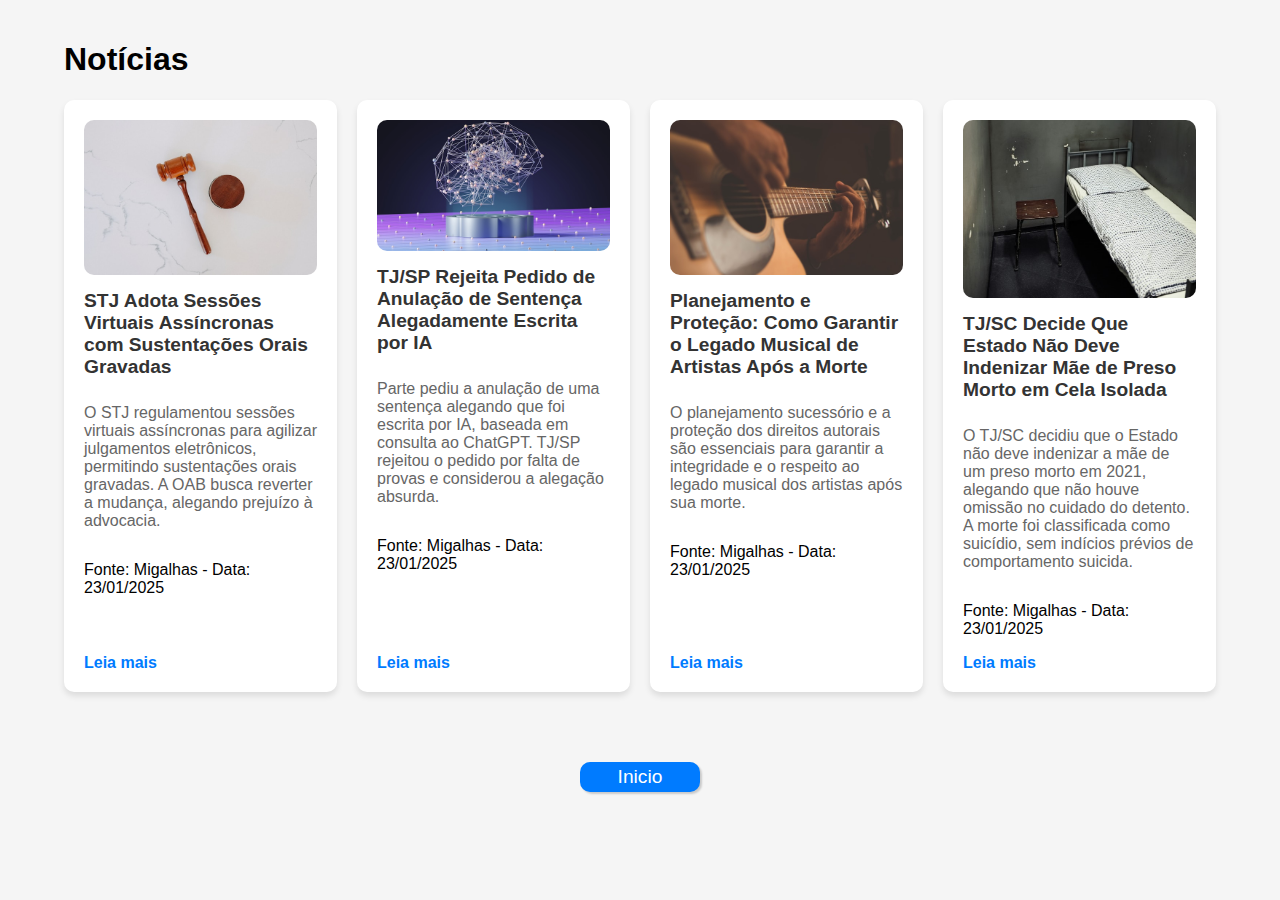
==== blog/blog.html @ f9318394 "subindo site" ====
<!DOCTYPE html>
<html lang="pt-BR">
<head>
    <meta charset="UTF-8">
    <meta name="viewport" content="width=device-width, initial-scale=1.0">
    <title>Mini-Blog Responsivo</title>
    <style>
        body {
            font-family: Arial, sans-serif;
            margin: 0;
            padding: 0;
            background-color: #f5f5f5;
        }

        .container {
            width: 90%;
            max-width: 1200px;
            margin: auto;
            padding: 20px;
        }

        .blog-grid {
            display: grid;
            grid-template-columns: repeat(auto-fit, minmax(250px, 1fr));
            gap: 20px;
        }

        .blog-card {
            background-color: #fff;
            padding: 20px;
            border-radius: 10px;
            box-shadow: 0 4px 6px rgba(0, 0, 0, 0.1);
            transition: transform 0.2s;
            display: flex;
            flex-direction: column;
        }

        .blog-card:hover {
            transform: translateY(-5px);
        }

        .blog-card img {
            width: 100%;
            height: auto;
            border-radius: 10px;
        }

        .blog-title {
            font-size: 1.2rem;
            color: #333;
            margin: 15px 0 10px;
        }

        .blog-summary {
            color: #666;
            margin-bottom: 15px;
        }

        .read-more {
            text-decoration: none;
            color: #007BFF;
            font-weight: bold;
            margin-top: auto;
            align-self: flex-start;
        }

        .pagination {
            text-align: center;
            margin: 20px 0;
        }

        .pagination a {
            text-decoration: none;
            margin: 0 10px;
            color: #007BFF;
            font-weight: bold;
        }

        .pagination a:hover {
            text-decoration: underline;
        }

        .news-page {
            display: none;
        }

        .news-page h1 {
            color: #333;
            margin-top: 20px;
        }

        .news-page p {
            color: #555;
            line-height: 1.8;
        }

        @media (max-width: 768px) {
            .blog-grid {
                grid-template-columns: 1fr 1fr;
            }
        }

        @media (max-width: 480px) {
            .blog-grid {
                grid-template-columns: 1fr;
            }
        }

        .btn-inicio{
            display: block;
            border: none;
            width: 120px;
            height: 30px;
            border-radius: 10px;
            color: white;
            font-size: 1.2em;
            box-shadow: 2px 2px 2px rgba(0, 0, 0, 0.178);
            background-color: #007BFF;
            margin: 50px auto;
            cursor: pointer;
        }

        .btn-inicio:hover{
            background-color: #022d5c;
            transition-duration: 0.5s;
        }
    </style>
</head>
<body>
    <div class="container">
        <h1>Notícias</h1>
        <!-- Grid de notícias -->
        <div id="news-container" class="blog-grid">
            
            <div class="blog-card" data-title="STJ Adota Sessões Virtuais Assíncronas com Sustentações Orais Gravadas"
            data-content="
        
            <p> O Superior Tribunal de Justiça (STJ) aprovou a resolução 3/25, que regulamenta a realização de julgamentos virtuais em formato assíncrono, com objetivo de acelerar o andamento dos processos. A nova modalidade permitirá que os ministros votem eletronicamente, enquanto advogados poderão encaminhar sustentações orais gravadas até 48 horas antes do início da sessão.</p>

            <p>A medida, que entra em vigor imediatamente e deverá ser implementada até 17 de fevereiro, segue as diretrizes do Conselho Nacional de Justiça (CNJ). No entanto, algumas classes processuais, como ações penais e queixas-crime, permanecerão restritas a sessões presenciais.</p>
            
            <p>As sessões virtuais serão públicas e acessíveis em tempo real pelo site do STJ, salvo nos casos de sigilo. Os ministros terão sete dias corridos para registrar seus votos, e o tribunal garantirá transparência ao publicar ementas, relatórios e votos no início das sessões.</p>
            
            <p>A OAB, por outro lado, protocolou petições no CNJ para impedir a sustentação oral gravada, argumentando que a presença no momento do julgamento é essencial para a advocacia.</p>
           ">
           <img src="../imagens/tribunal.jpg" alt="Imagem da notícia">
           <h2 class="blog-title">STJ Adota Sessões Virtuais Assíncronas com Sustentações Orais Gravadas</h2>
           <p class="blog-summary">O STJ regulamentou sessões virtuais assíncronas para agilizar julgamentos eletrônicos, permitindo sustentações orais gravadas. A OAB busca reverter a mudança, alegando prejuízo à advocacia.</p>
           <p class="blog-meta">Fonte: Migalhas - Data: 23/01/2025</p>
           <a href="#" class="read-more" onclick="openNews(this)">Leia mais</a>
       </div>
       
           
            <div class="blog-card" data-title="TJ/SP Rejeita Pedido de Anulação de Sentença Alegadamente Escrita por IA" 
                 data-content="

              <p>  No Tribunal de Justiça de São Paulo (TJ/SP), uma parte recorreu solicitando a anulação de uma sentença de execução, alegando que o texto teria sido escrito por inteligência artificial. Para sustentar o pedido, apresentou uma consulta feita ao ChatGPT, na qual a ferramenta afirmou haver probabilidade média a grande de a sentença ter sido produzida total ou parcialmente por IA, baseando-se em sua linguagem técnica e estrutura formal.</p>

              <p> No entanto, ao analisar o caso, o desembargador Carlos Ortiz Gomes, da 15ª câmara de Direito Privado do TJ/SP, considerou o pedido absurdo e sem fundamento. O magistrado destacou que a própria análise do ChatGPT admite não ser possível confirmar a autoria do texto sem ferramentas específicas ou consulta à fonte original.</p>

              <p> O desembargador também pontuou que a acusação de uso antiético de IA na prolação de sentenças exige indícios concretos, como jurisprudências inexistentes ou erros graves no julgamento, o que não foi apresentado. Além disso, criticou a falta de conexão entre o recurso e os fundamentos da decisão questionada, afirmando que houve violação ao princípio da dialeticidade.</p>

            <p>Com isso, o tribunal negou o recurso, considerou os embargos incabíveis e majorou os honorários advocatícios para 15% do valor da causa.</p>">
                <img src="../imagens/ia.jpg" alt="Imagem da notícia">
                <h2 class="blog-title">TJ/SP Rejeita Pedido de Anulação de Sentença Alegadamente Escrita por IA</h2>
                <p class="blog-summary">Parte pediu a anulação de uma sentença alegando que foi escrita por IA, baseada em consulta ao ChatGPT. TJ/SP rejeitou o pedido por falta de provas e considerou a alegação absurda.</p>
                <p class="blog-meta">Fonte: Migalhas - Data: 23/01/2025</p>
                <a href="#" class="read-more" onclick="openNews(this)">Leia mais</a>
            </div>

            <div class="blog-card" data-title="Planejamento e Proteção: Como Garantir o Legado Musical de Artistas Após a Morte" 
            data-content="

            <p> A preservação dos direitos autorais e sucessórios é crucial para assegurar que o legado de artistas falecidos seja respeitado e valorizado. Embora a legislação, como a lei 9.610/98, ofereça mecanismos para proteção, disputas judiciais frequentemente surgem, evidenciando a importância do planejamento sucessório.</p>

            <p> Casos recentes reforçam a relevância do tema. Em 2024, o STJ condenou a marca Reserva por usar letras de músicas de Tim Maia sem autorização, enquanto uma decisão anterior manteve contratos assinados por Noel Rosa. Agora, a discussão se estende ao lançamento de uma música inédita, um dueto entre Marília Mendonça e Cristiano Araújo, ambos falecidos.</p>
            
            <p> Especialistas destacam a necessidade de medidas preventivas, como testamentos e contratos claros, para evitar conflitos. Os direitos autorais, que possuem natureza moral e patrimonial, garantem a integridade da obra e permitem sua exploração econômica por herdeiros por até 70 anos após o falecimento, segundo a Convenção de Berna.</p>
        
            <p> A proteção da herança musical é fundamental para perpetuar a memória cultural e assegurar que a arte continue a inspirar futuras gerações, sem comprometer os valores e direitos dos criadores.</p>">
                <img src="../imagens/autor.jpg" alt="Imagem da notícia">
                <h2 class="blog-title">Planejamento e Proteção: Como Garantir o Legado Musical de Artistas Após a Morte</h2>
                <p class="blog-summary">O planejamento sucessório e a proteção dos direitos autorais são essenciais para garantir a integridade e o respeito ao legado musical dos artistas após sua morte.</p>
                <p class="blog-meta">Fonte: Migalhas - Data: 23/01/2025</p>
                <a href="#" class="read-more" onclick="openNews(this)">Leia mais</a>
            </div>


            <div class="blog-card" data-title="TJ/SC Decide Que Estado Não Deve Indenizar Mãe de Preso Morto em Cela Isolada" 
            data-content="

            <p> A 5ª Câmara de Direito Público do TJ/SC determinou que o Estado de Santa Catarina não é responsável pela morte de um preso provisório, ocorrida em 2021, em uma unidade prisional no meio-oeste do Estado. A mãe do detento havia pedido indenização por danos morais e materiais, alegando omissão no monitoramento do seu filho, mas o pleito foi rejeitado nas duas instâncias.</p>

            <p>O caso envolveu um suicídio de um preso que estava em uma cela isolada, uma medida adotada por causa da pandemia de Covid-19. Segundo os registros, o detento não apresentava sinais de problemas psicológicos ou tendências suicidas. Relatos dos agentes penitenciários confirmaram que as verificações no preso eram feitas conforme os protocolos.</p>

            <p>O desembargador relator destacou que, para que o Estado seja responsabilizado por omissão, deve ser comprovada a ausência de ação específica, o nexo de causalidade e a culpa administrativa. No caso, não foi demonstrado que a morte do preso foi causada por falha estatal, uma vez que não havia indícios de que a morte poderia ser evitada com maior cuidado. Além disso, a morte poderia ocorrer fora do ambiente prisional, rompendo o vínculo entre omissão e o resultado fatal.</p>">
                <img src="../imagens/preso.jpg" alt="Imagem da notícia">
                <h2 class="blog-title">TJ/SC Decide Que Estado Não Deve Indenizar Mãe de Preso Morto em Cela Isolada</h2>
                <p class="blog-summary">O TJ/SC decidiu que o Estado não deve indenizar a mãe de um preso morto em 2021, alegando que não houve omissão no cuidado do detento. A morte foi classificada como suicídio, sem indícios prévios de comportamento suicida.</p>
                <p class="blog-meta">Fonte: Migalhas - Data: 23/01/2025</p>
                <a href="#" class="read-more" onclick="openNews(this)">Leia mais</a>
            </div>
            <!-- Continue adicionando as outras notícias aqui seguindo o mesmo padrão -->
        </div>
    </div>

    <!-- Página de notícia completa -->
    <!-- Página de notícia completa -->
<div class="news-page" id="news-page">
    <div class="container">
        <a href="#" id="back-to-home">← Voltar</a>
        <h1 id="news-title"></h1>
        <p id="news-content"></p>
    </div>
</div>

<a href="../index.html" target="_self" style="text-decoration: none;"><button type="button" class="btn-inicio">Inicio</button></a>

<script>
    function openNews(element) {
        const card = element.closest('.blog-card');
        const title = card.getAttribute('data-title');
        const content = card.getAttribute('data-content');

        // Esconde a página inicial e mostra a notícia completa
        document.querySelector('.container').style.display = 'none';
        document.querySelector('.news-page').style.display = 'block';

        // Define o conteúdo da notícia com HTML
        document.getElementById('news-title').textContent = title;
        document.getElementById('news-content').innerHTML = content;
    }

    document.getElementById('back-to-home').onclick = function() {
        // Mostra a página inicial
        document.querySelector('.container').style.display = 'block';
        // Esconde a página da notícia
        document.querySelector('.news-page').style.display = 'none';
    };
</script>

</body>
</html>
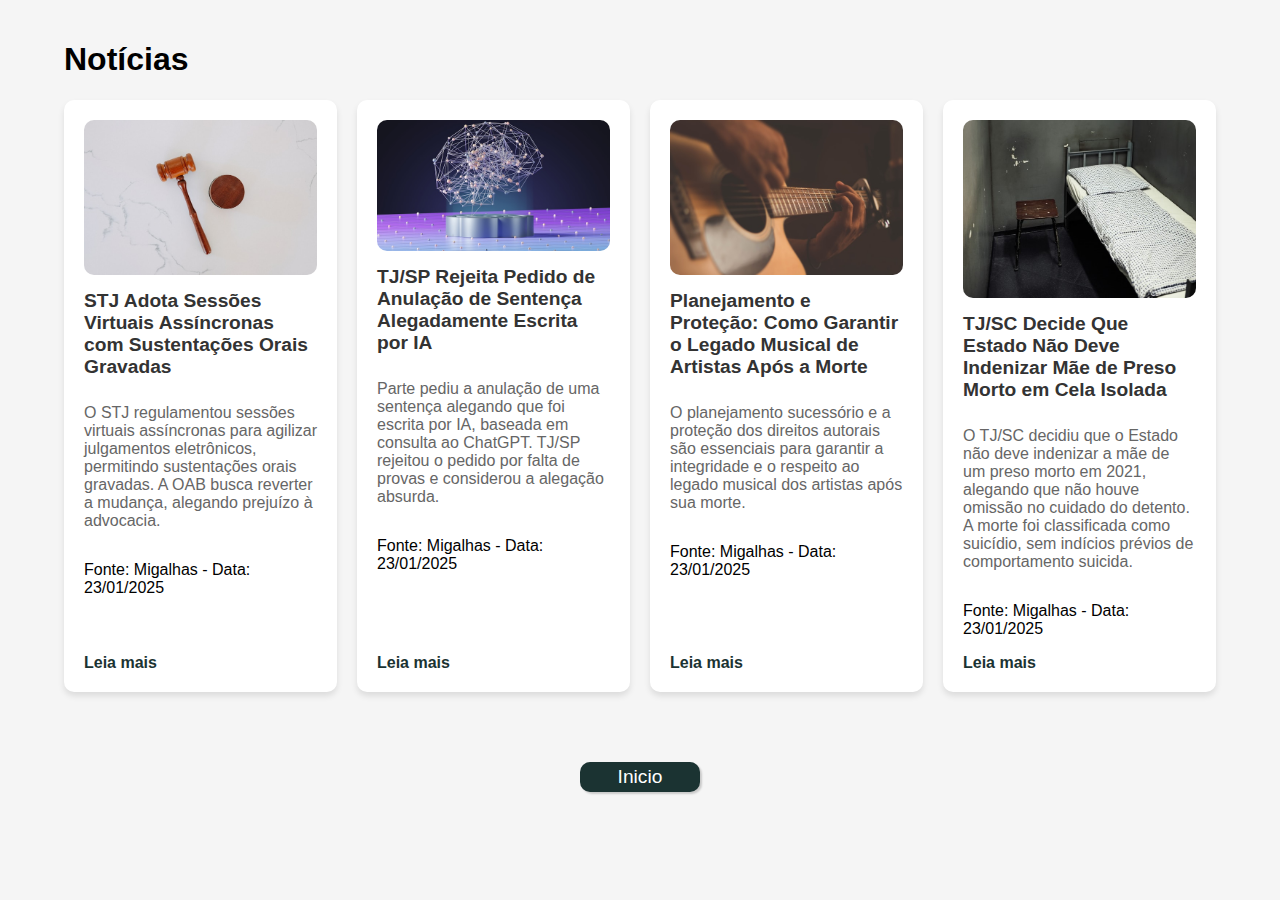
==== commit 41f6ec20: "ajustes" ====
--- a/blog/blog.html
+++ b/blog/blog.html
@@ -3,7 +3,8 @@
 <head>
     <meta charset="UTF-8">
     <meta name="viewport" content="width=device-width, initial-scale=1.0">
-    <title>Mini-Blog Responsivo</title>
+    <title>Blog</title>
+    <link rel="shortcut icon" href="../favicon.ico" type="image/x-icon">
     <style>
         body {
             font-family: Arial, sans-serif;
@@ -58,7 +59,7 @@
 
         .read-more {
             text-decoration: none;
-            color: #007BFF;
+            color: #1B3332;
             font-weight: bold;
             margin-top: auto;
             align-self: flex-start;
@@ -72,7 +73,7 @@
         .pagination a {
             text-decoration: none;
             margin: 0 10px;
-            color: #007BFF;
+            color: #1B3332;
             font-weight: bold;
         }
 
@@ -115,13 +116,13 @@
             color: white;
             font-size: 1.2em;
             box-shadow: 2px 2px 2px rgba(0, 0, 0, 0.178);
-            background-color: #007BFF;
+            background-color: #1B3332;
             margin: 50px auto;
             cursor: pointer;
         }
 
         .btn-inicio:hover{
-            background-color: #022d5c;
+            background-color: #2C6E6B;
             transition-duration: 0.5s;
         }
     </style>
